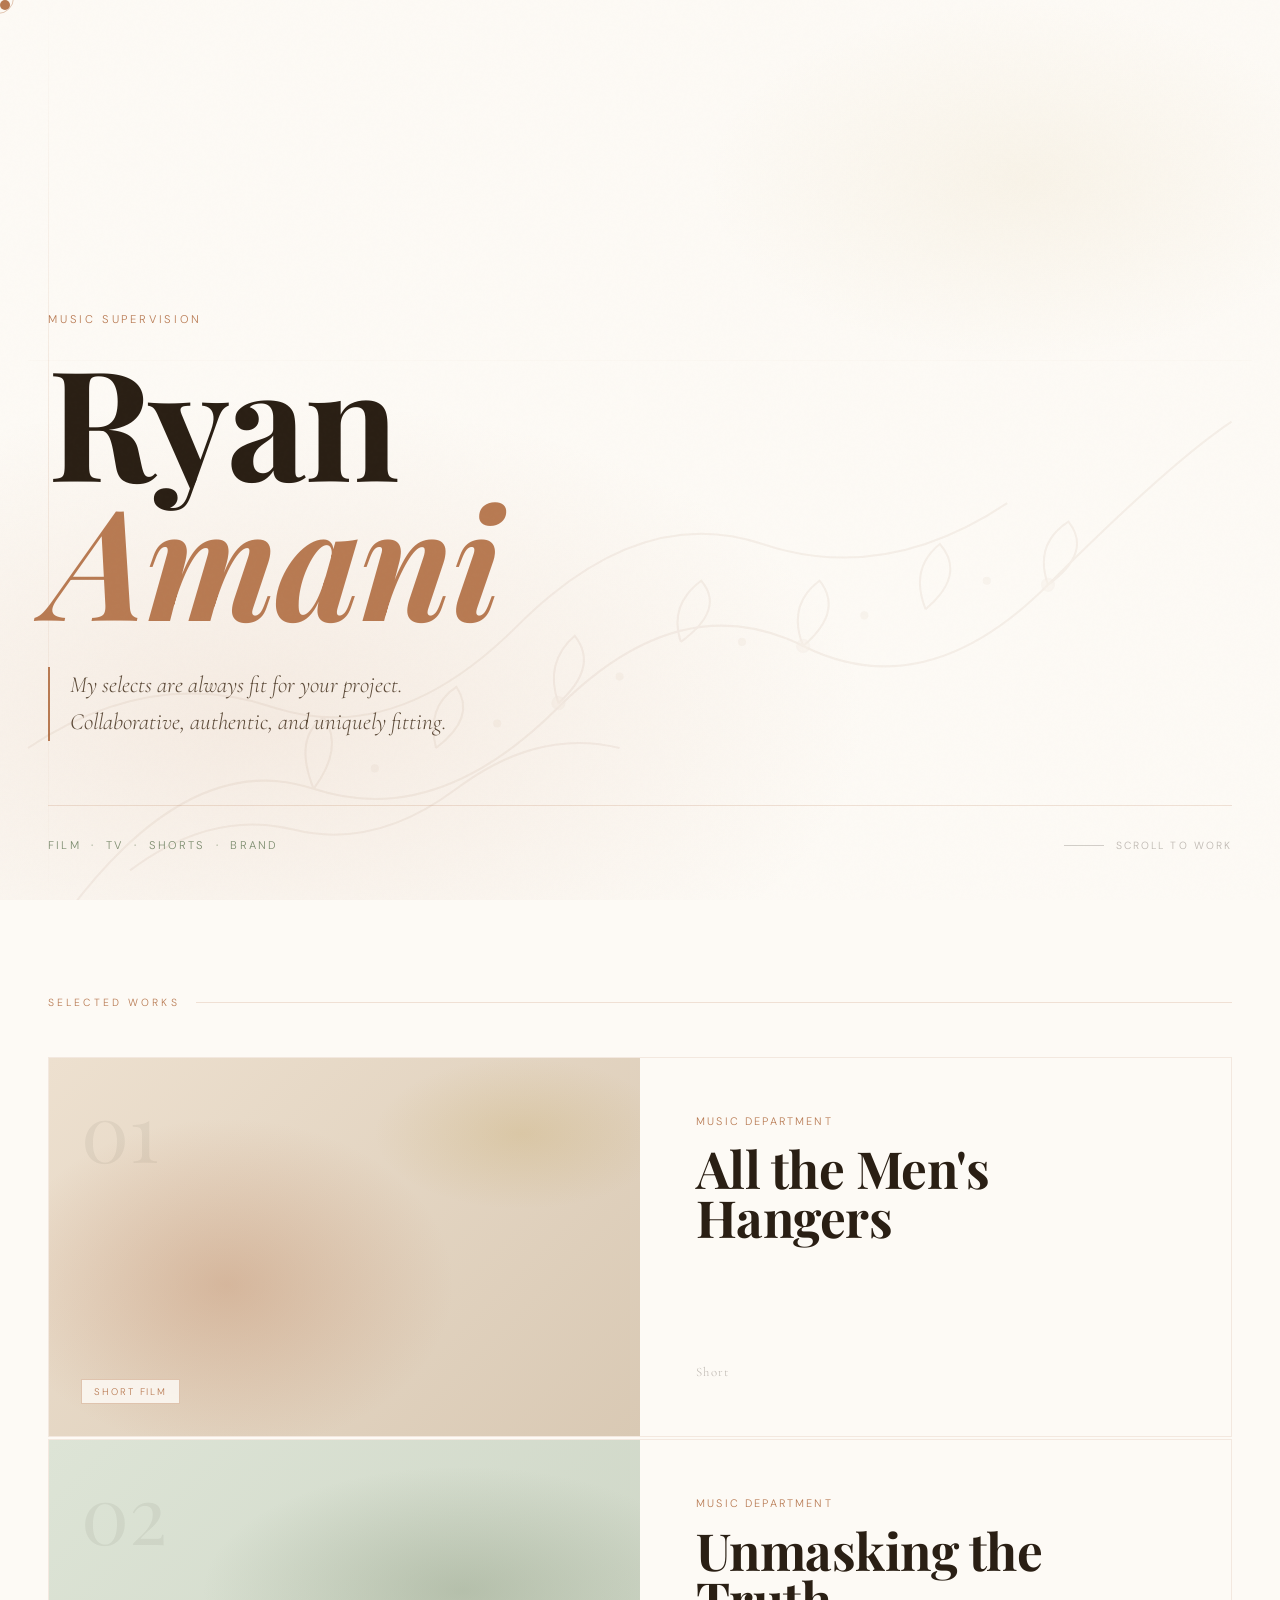
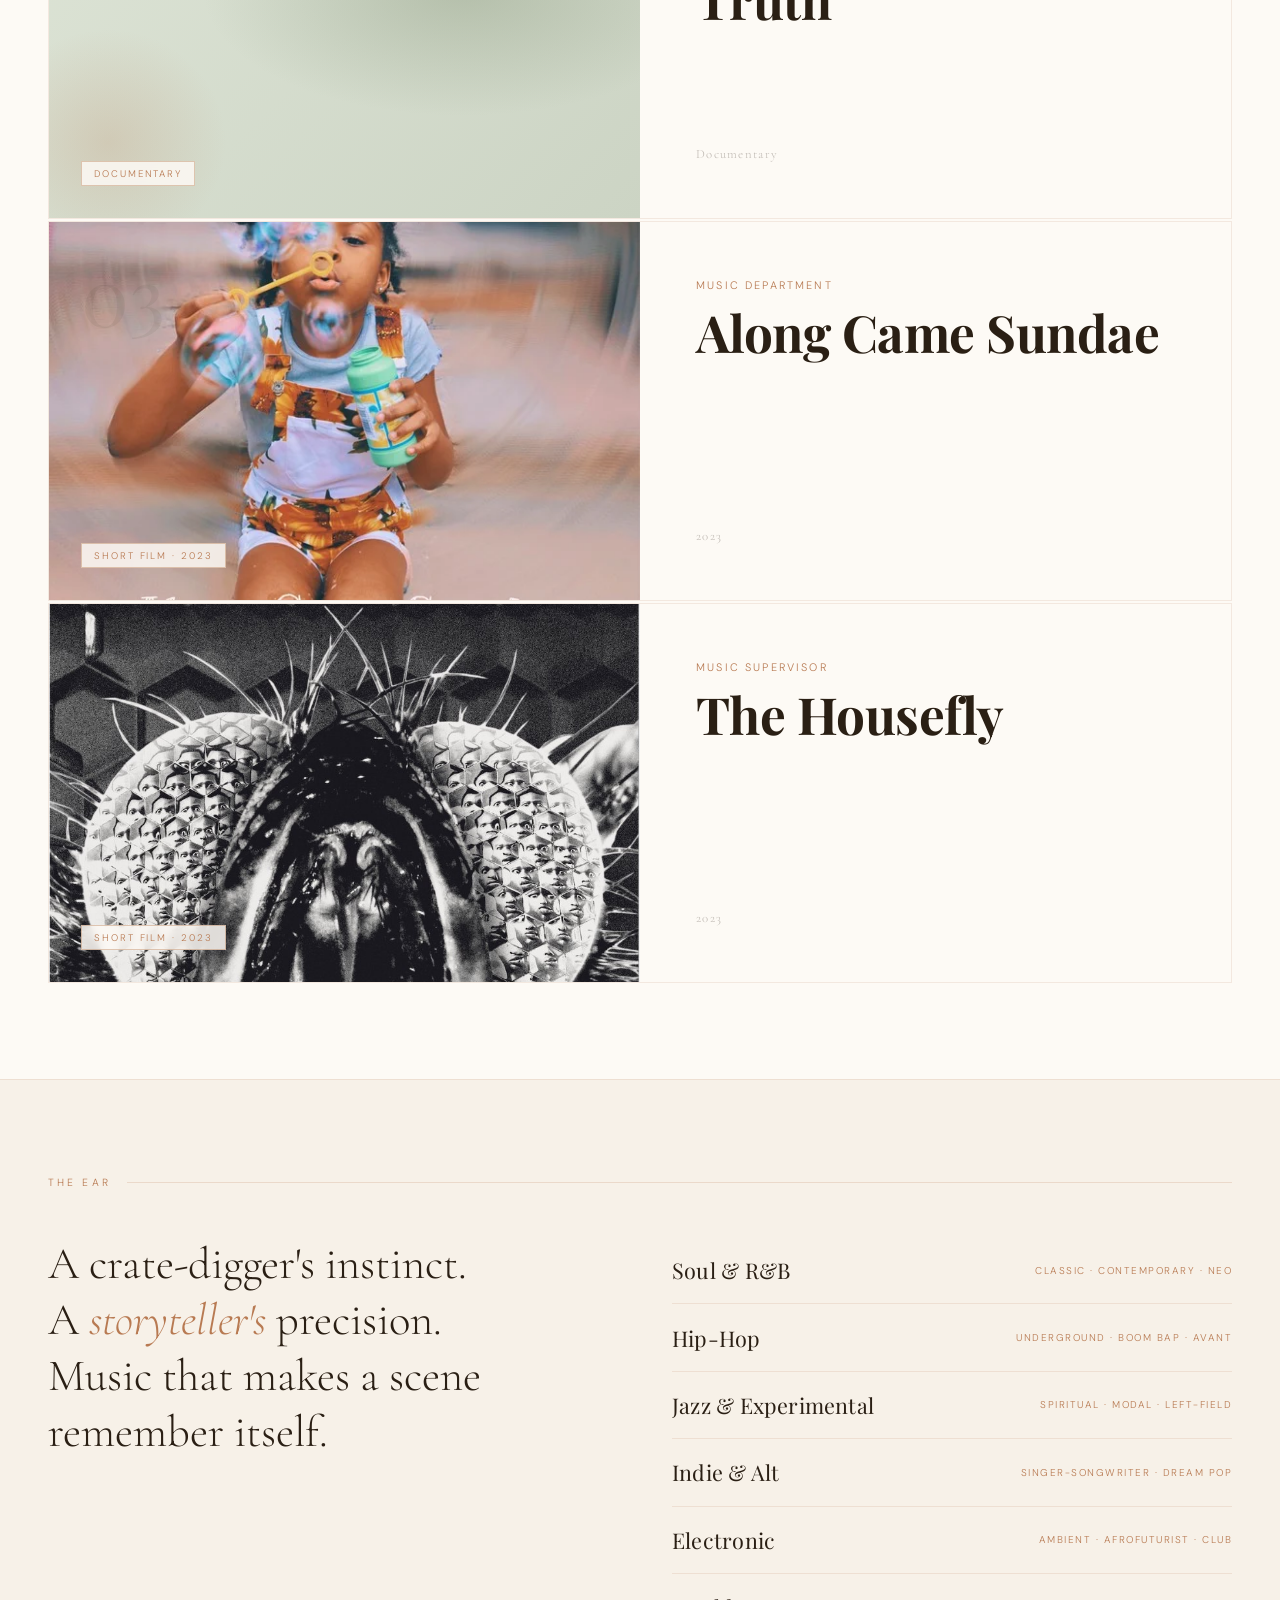
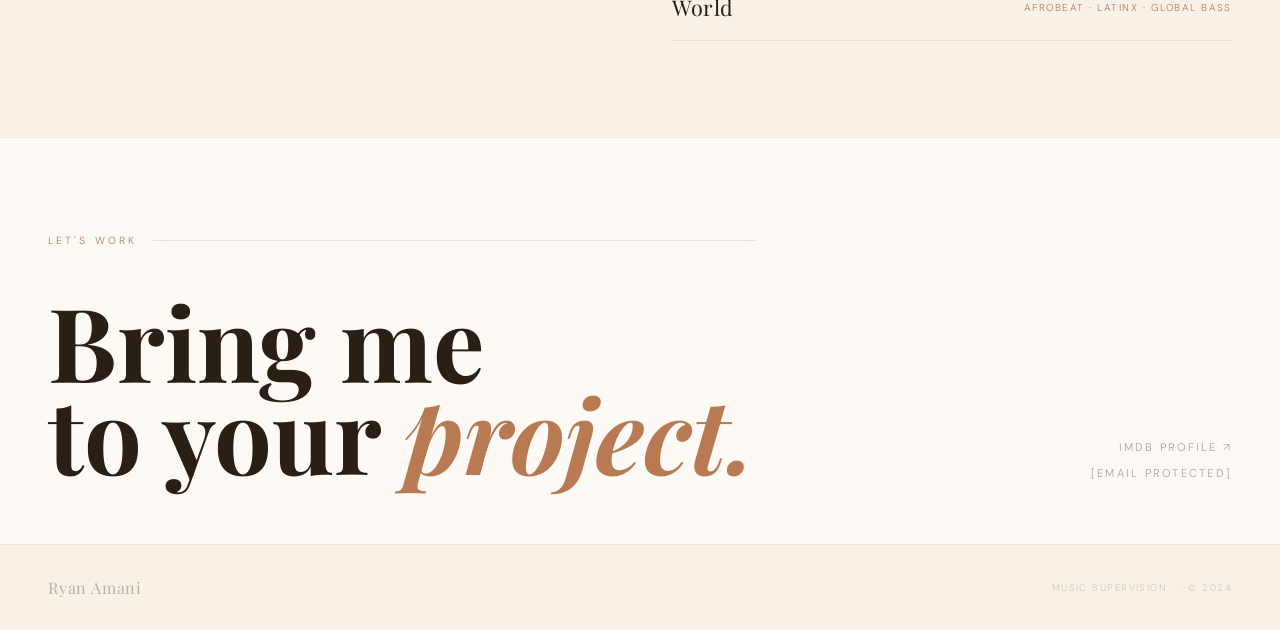
==== ryan-amani-music-supervision.html @ c19a5644 "Add files via upload" ====
<!DOCTYPE html>
<html lang="en">
<head>
  <meta charset="UTF-8" />
  <meta name="viewport" content="width=device-width, initial-scale=1.0"/>
  <title>Ryan Amani — Music Supervision</title>
  <link href="https://fonts.googleapis.com/css2?family=Cormorant+Garamond:ital,wght@0,300;0,400;0,600;1,300;1,400&family=Playfair+Display:ital,wght@0,400;0,700;1,400;1,700&family=DM+Sans:wght@300;400;500&display=swap" rel="stylesheet"/>
  <style>
    :root {
      --cream: #FAF6EF;
      --parchment: #F0E8D8;
      --clay: #B87A52;
      --earth: #9C6B45;
      --bark: #D4C4B0;
      --sienna: #C4724A;
      --warm-bg: #FDFAF5;
      --soft-bg: #F7F1E8;
      --sage: #7C8C6E;
      --gold: #B8943C;
      --ink: #2A1F14;
      --ink-light: #5C4A38;
      --off-white: #FDFAF5;
    }

    *, *::before, *::after { margin: 0; padding: 0; box-sizing: border-box; }

    html { scroll-behavior: smooth; }

    body {
      background-color: var(--warm-bg);
      color: var(--ink);
      font-family: 'DM Sans', sans-serif;
      font-weight: 300;
      overflow-x: hidden;
      cursor: none;
    }

    /* Custom Cursor */
    .cursor {
      width: 10px; height: 10px;
      background: var(--clay);
      border-radius: 50%;
      position: fixed;
      top: 0; left: 0;
      pointer-events: none;
      z-index: 9999;
      transition: transform 0.15s ease, background 0.2s;
    }
    .cursor-ring {
      width: 32px; height: 32px;
      border: 1px solid var(--clay);
      border-radius: 50%;
      position: fixed;
      top: 0; left: 0;
      pointer-events: none;
      z-index: 9998;
      transition: transform 0.35s ease, width 0.3s, height 0.3s;
      opacity: 0.4;
    }

    /* Grain overlay */
    body::before {
      content: '';
      position: fixed;
      inset: 0;
      background-image: url("data:image/svg+xml,%3Csvg viewBox='0 0 256 256' xmlns='http://www.w3.org/2000/svg'%3E%3Cfilter id='noise'%3E%3CfeTurbulence type='fractalNoise' baseFrequency='0.9' numOctaves='4' stitchTiles='stitch'/%3E%3C/filter%3E%3Crect width='100%25' height='100%25' filter='url(%23noise)' opacity='0.04'/%3E%3C/svg%3E");
      pointer-events: none;
      z-index: 100;
      opacity: 0.35;
    }

    /* ── HERO ── */
    .hero {
      min-height: 100vh;
      display: grid;
      grid-template-rows: 1fr auto;
      padding: 3rem;
      position: relative;
      overflow: hidden;
    }

    .hero-bg {
      position: absolute;
      inset: 0;
      background:
        radial-gradient(ellipse 80% 60% at 20% 80%, rgba(184,122,82,0.12) 0%, transparent 60%),
        radial-gradient(ellipse 50% 40% at 80% 20%, rgba(184,148,60,0.07) 0%, transparent 50%),
        var(--warm-bg);
      z-index: 0;
    }

    .hero-line {
      position: absolute;
      top: 0; left: 3rem;
      width: 1px;
      height: 100%;
      background: linear-gradient(to bottom, transparent, var(--clay), transparent);
      opacity: 0.15;
    }

    .hero-content {
      position: relative;
      z-index: 1;
      display: flex;
      flex-direction: column;
      justify-content: flex-end;
      padding-bottom: 4rem;
    }

    .hero-eyebrow {
      font-family: 'DM Sans', sans-serif;
      font-size: 0.7rem;
      letter-spacing: 0.25em;
      text-transform: uppercase;
      color: var(--clay);
      margin-bottom: 1.5rem;
      opacity: 0;
      animation: fadeUp 1s 0.3s forwards;
    }

    .hero-name {
      font-family: 'Playfair Display', serif;
      font-size: clamp(4.5rem, 12vw, 11rem);
      line-height: 0.9;
      letter-spacing: -0.01em;
      color: var(--ink);
      opacity: 0;
      animation: fadeUp 1s 0.5s forwards;
      position: relative;
    }

    .hero-name span {
      display: block;
      color: var(--clay);
      font-style: italic;
    }

    /* Botanical/geometric SVG pattern overlay on name */
    .hero-name-wrap {
      position: relative;
      display: inline-block;
    }

    .hero-name-pattern {
      position: absolute;
      inset: -10px -20px;
      pointer-events: none;
      opacity: 0.07;
      z-index: 2;
      overflow: visible;
    }

    .hero-tagline {
      margin-top: 2.5rem;
      font-family: 'Cormorant Garamond', serif;
      font-style: italic;
      font-size: clamp(1.1rem, 2.2vw, 1.45rem);
      color: var(--ink-light);
      max-width: 520px;
      line-height: 1.6;
      opacity: 0;
      animation: fadeUp 1s 0.8s forwards;
      border-left: 2px solid var(--clay);
      padding-left: 1.25rem;
    }

    .hero-footer {
      position: relative;
      z-index: 1;
      display: flex;
      justify-content: space-between;
      align-items: flex-end;
      padding-top: 2rem;
      border-top: 1px solid rgba(184,122,82,0.2);
      opacity: 0;
      animation: fadeUp 1s 1.1s forwards;
    }

    .hero-role {
      font-size: 0.7rem;
      letter-spacing: 0.2em;
      text-transform: uppercase;
      color: var(--sage);
    }

    .scroll-hint {
      font-size: 0.65rem;
      letter-spacing: 0.2em;
      text-transform: uppercase;
      color: rgba(42,31,20,0.3);
      display: flex;
      align-items: center;
      gap: 0.75rem;
    }
    .scroll-hint::before {
      content: '';
      width: 40px; height: 1px;
      background: rgba(42,31,20,0.2);
    }

    /* ── SECTION DIVIDER ── */
    .section-label {
      font-size: 0.65rem;
      letter-spacing: 0.3em;
      text-transform: uppercase;
      color: var(--clay);
      margin-bottom: 3rem;
      display: flex;
      align-items: center;
      gap: 1rem;
    }
    .section-label::after {
      content: '';
      flex: 1;
      height: 1px;
      background: rgba(184,122,82,0.2);
    }

    /* ── PROJECTS ── */
    .projects-section {
      padding: 6rem 3rem;
      background: var(--warm-bg);
    }

    .projects-grid {
      display: flex;
      flex-direction: column;
      gap: 2px;
    }

    .project-card {
      position: relative;
      overflow: hidden;
      cursor: none;
      background: rgba(0,0,0,0.01);
      border: 1px solid rgba(184,122,82,0.12);
      transition: border-color 0.4s;
    }

    .project-card:hover {
      border-color: rgba(184,122,82,0.35);
    }

    .project-inner {
      display: grid;
      grid-template-columns: 1fr 1fr;
      min-height: 42vh;
      transition: min-height 0.6s cubic-bezier(0.16, 1, 0.3, 1);
    }

    .project-card:hover .project-inner {
      min-height: 58vh;
    }

    .project-visual {
      position: relative;
      overflow: hidden;
      background: var(--parchment);
    }

    .project-visual-bg {
      position: absolute;
      inset: 0;
      transition: transform 0.8s cubic-bezier(0.16, 1, 0.3, 1);
    }

    .project-card:hover .project-visual-bg {
      transform: scale(1.05);
    }

    /* Poster image styles */
    .project-poster {
      position: absolute;
      inset: 0;
      width: 100%;
      height: 100%;
      object-fit: cover;
      transition: transform 0.8s cubic-bezier(0.16, 1, 0.3, 1);
      z-index: 1;
    }

    .project-card:hover .project-poster {
      transform: scale(1.05);
    }

    /* Unique color stories per card (fallback when no poster) */
    .card-1 .project-visual-bg {
      background:
        radial-gradient(ellipse 70% 80% at 30% 60%, rgba(184,122,82,0.35) 0%, transparent 55%),
        radial-gradient(ellipse 50% 40% at 80% 20%, rgba(184,148,60,0.2) 0%, transparent 50%),
        linear-gradient(135deg, #EDE0CF 0%, #D9C9B4 100%);
    }
    .card-2 .project-visual-bg {
      background:
        radial-gradient(ellipse 80% 60% at 70% 40%, rgba(124,140,110,0.35) 0%, transparent 55%),
        radial-gradient(ellipse 40% 60% at 10% 80%, rgba(184,122,82,0.2) 0%, transparent 50%),
        linear-gradient(135deg, #DDE4D6 0%, #CCD4C4 100%);
    }
    .card-3 .project-visual-bg {
      background:
        radial-gradient(ellipse 60% 80% at 50% 30%, rgba(196,114,74,0.35) 0%, transparent 55%),
        radial-gradient(ellipse 70% 40% at 20% 90%, rgba(155,107,69,0.25) 0%, transparent 50%),
        linear-gradient(135deg, #EDD8C8 0%, #DBBFA8 100%);
    }
    .card-4 .project-visual-bg {
      background:
        radial-gradient(ellipse 90% 60% at 60% 50%, rgba(184,148,60,0.28) 0%, transparent 55%),
        radial-gradient(ellipse 50% 70% at 10% 30%, rgba(184,122,82,0.2) 0%, transparent 50%),
        linear-gradient(135deg, #EDE8C8 0%, #D8D0A8 100%);
    }

    .project-number {
      position: absolute;
      top: 2rem; left: 2rem;
      font-family: 'Playfair Display', serif;
      font-size: 5rem;
      line-height: 1;
      color: rgba(42,31,20,0.06);
      z-index: 2;
      user-select: none;
      transition: color 0.4s, font-size 0.4s;
    }

    .project-card:hover .project-number {
      color: rgba(42,31,20,0.1);
      font-size: 6rem;
    }

    .project-type-badge {
      position: absolute;
      bottom: 2rem; left: 2rem;
      font-size: 0.6rem;
      letter-spacing: 0.2em;
      text-transform: uppercase;
      color: var(--clay);
      border: 1px solid rgba(184,122,82,0.4);
      padding: 0.3rem 0.75rem;
      z-index: 3;
      background: rgba(253,250,245,0.85);
      backdrop-filter: blur(4px);
    }

    .project-info {
      padding: 3.5rem;
      display: flex;
      flex-direction: column;
      justify-content: space-between;
      position: relative;
      background: var(--warm-bg);
    }

    .project-info::before {
      content: '';
      position: absolute;
      top: 0; left: 0;
      width: 2px;
      height: 0%;
      background: var(--clay);
      transition: height 0.6s cubic-bezier(0.16, 1, 0.3, 1);
    }

    .project-card:hover .project-info::before {
      height: 100%;
    }

    .project-title {
      font-family: 'Playfair Display', serif;
      font-size: clamp(2.2rem, 4vw, 4.5rem);
      line-height: 0.95;
      letter-spacing: -0.01em;
      color: var(--ink);
      transition: color 0.3s;
    }

    .project-card:hover .project-title {
      color: var(--clay);
    }

    .project-meta {
      margin-top: 1.5rem;
    }

    .project-role {
      font-size: 0.68rem;
      letter-spacing: 0.2em;
      text-transform: uppercase;
      color: var(--clay);
      margin-bottom: 1rem;
    }

    .project-desc {
      font-family: 'Cormorant Garamond', serif;
      font-size: 1.1rem;
      line-height: 1.65;
      color: var(--ink-light);
      max-width: 380px;
      height: 0;
      overflow: hidden;
      transition: height 0.6s cubic-bezier(0.16, 1, 0.3, 1), opacity 0.4s;
      opacity: 0;
    }

    .project-card:hover .project-desc {
      height: 120px;
      opacity: 1;
    }

    .project-year {
      font-family: 'Cormorant Garamond', serif;
      font-size: 0.8rem;
      color: rgba(42,31,20,0.3);
      letter-spacing: 0.1em;
      margin-top: auto;
      padding-top: 2rem;
    }

    .project-arrow {
      position: absolute;
      bottom: 3.5rem; right: 3.5rem;
      width: 48px; height: 48px;
      border: 1px solid rgba(184,122,82,0.35);
      border-radius: 50%;
      display: flex;
      align-items: center;
      justify-content: center;
      color: var(--clay);
      font-size: 1.1rem;
      opacity: 0;
      transform: translateY(8px);
      transition: opacity 0.4s, transform 0.4s, background 0.3s;
    }

    .project-card:hover .project-arrow {
      opacity: 1;
      transform: translateY(0);
    }

    .project-arrow:hover {
      background: var(--clay);
      color: white;
    }

    /* ── TASTE / GENRE SECTION ── */
    .taste-section {
      padding: 6rem 3rem;
      border-top: 1px solid rgba(184,122,82,0.15);
      background: var(--soft-bg);
    }

    .taste-grid {
      display: grid;
      grid-template-columns: 1fr 1fr;
      gap: 4rem;
      align-items: start;
    }

    .taste-statement {
      font-family: 'Cormorant Garamond', serif;
      font-size: clamp(1.8rem, 3.5vw, 2.8rem);
      line-height: 1.25;
      color: var(--ink);
      font-weight: 300;
    }

    .taste-statement em {
      color: var(--clay);
      font-style: italic;
    }

    .genre-list {
      display: flex;
      flex-direction: column;
      gap: 0;
    }

    .genre-item {
      display: flex;
      justify-content: space-between;
      align-items: center;
      padding: 1.2rem 0;
      border-bottom: 1px solid rgba(184,122,82,0.15);
      position: relative;
      overflow: hidden;
      cursor: none;
    }

    .genre-item::after {
      content: '';
      position: absolute;
      inset: 0;
      background: rgba(184,122,82,0.05);
      transform: translateX(-100%);
      transition: transform 0.4s cubic-bezier(0.16, 1, 0.3, 1);
    }

    .genre-item:hover::after {
      transform: translateX(0);
    }

    .genre-name {
      font-family: 'Playfair Display', serif;
      font-size: 1.35rem;
      letter-spacing: 0.01em;
      color: var(--ink);
      z-index: 1;
    }

    .genre-tags {
      font-size: 0.62rem;
      letter-spacing: 0.15em;
      text-transform: uppercase;
      color: var(--clay);
      z-index: 1;
    }

    /* ── CONTACT ── */
    .contact-section {
      padding: 6rem 3rem 4rem;
      border-top: 1px solid rgba(184,122,82,0.15);
      background: var(--warm-bg);
      display: flex;
      justify-content: space-between;
      align-items: flex-end;
      flex-wrap: wrap;
      gap: 3rem;
    }

    .contact-cta {
      font-family: 'Playfair Display', serif;
      font-size: clamp(3rem, 8vw, 7rem);
      line-height: 0.9;
      color: var(--ink);
    }

    .contact-cta span {
      color: var(--clay);
      font-style: italic;
    }

    .contact-links {
      display: flex;
      flex-direction: column;
      gap: 0.75rem;
      align-items: flex-end;
    }

    .contact-link {
      font-size: 0.7rem;
      letter-spacing: 0.2em;
      text-transform: uppercase;
      color: rgba(42,31,20,0.4);
      text-decoration: none;
      transition: color 0.3s;
      cursor: none;
    }

    .contact-link:hover {
      color: var(--clay);
    }

    .footer-bar {
      padding: 2rem 3rem;
      border-top: 1px solid rgba(184,122,82,0.12);
      background: var(--soft-bg);
      display: flex;
      justify-content: space-between;
      align-items: center;
    }

    .footer-name {
      font-family: 'Playfair Display', serif;
      font-size: 1rem;
      letter-spacing: 0.05em;
      color: rgba(42,31,20,0.3);
    }

    .footer-copy {
      font-size: 0.6rem;
      letter-spacing: 0.15em;
      text-transform: uppercase;
      color: rgba(42,31,20,0.2);
    }

    @keyframes fadeUp {
      from { opacity: 0; transform: translateY(24px); }
      to   { opacity: 1; transform: translateY(0); }
    }

    /* ── PROJECT MODAL ── */
    .modal-overlay {
      position: fixed;
      inset: 0;
      background: rgba(15,10,5,0.82);
      backdrop-filter: blur(10px);
      -webkit-backdrop-filter: blur(10px);
      z-index: 2000;
      display: flex;
      align-items: center;
      justify-content: center;
      padding: 2rem;
      opacity: 0;
      pointer-events: none;
      transition: opacity 0.45s ease;
    }
    .modal-overlay.active {
      opacity: 1;
      pointer-events: all;
    }
    .modal-panel {
      position: relative;
      width: 100%;
      max-width: 1100px;
      max-height: 90vh;
      overflow-y: auto;
      background: var(--warm-bg);
      display: grid;
      grid-template-columns: 1fr 1.45fr;
      transform: translateY(30px) scale(0.98);
      transition: transform 0.5s cubic-bezier(0.16, 1, 0.3, 1);
      scrollbar-width: none;
    }
    .modal-panel::-webkit-scrollbar { display: none; }
    .modal-overlay.active .modal-panel {
      transform: translateY(0) scale(1);
    }
    .modal-poster-col {
      position: sticky;
      top: 0;
      align-self: start;
      overflow: hidden;
    }
    .modal-poster-col img {
      width: 100%;
      height: 100%;
      min-height: 500px;
      object-fit: cover;
      display: block;
    }
    .modal-content-col {
      padding: 3.5rem 3rem 3rem;
      display: flex;
      flex-direction: column;
      gap: 2rem;
      background: var(--warm-bg);
    }
    .modal-eyebrow {
      font-size: 0.62rem;
      letter-spacing: 0.28em;
      text-transform: uppercase;
      color: var(--clay);
    }
    .modal-title {
      font-family: 'Playfair Display', serif;
      font-size: clamp(2.2rem, 4vw, 3.4rem);
      line-height: 1.0;
      color: var(--ink);
    }
    .modal-title em {
      font-style: italic;
      color: var(--clay);
    }
    .modal-meta-row {
      display: flex;
      gap: 2rem;
      flex-wrap: wrap;
    }
    .modal-meta-item {
      display: flex;
      flex-direction: column;
      gap: 0.25rem;
    }
    .modal-meta-label {
      font-size: 0.58rem;
      letter-spacing: 0.2em;
      text-transform: uppercase;
      color: rgba(42,31,20,0.35);
    }
    .modal-meta-value {
      font-family: 'Cormorant Garamond', serif;
      font-size: 1rem;
      color: var(--ink-light);
    }
    .modal-divider {
      height: 1px;
      background: rgba(184,122,82,0.15);
    }
    .modal-desc {
      font-family: 'Cormorant Garamond', serif;
      font-size: 1.2rem;
      line-height: 1.7;
      color: var(--ink-light);
    }
    .modal-video-wrap {
      position: relative;
      aspect-ratio: 16/9;
      background: #0A0806;
      overflow: hidden;
    }
    .modal-video-wrap iframe {
      position: absolute;
      inset: 0;
      width: 100%;
      height: 100%;
      border: none;
    }
    .modal-festivals {
  display: flex;
  flex-wrap: wrap;
  gap: 8px;
  margin: 12px 0 20px;
}
.festival-pill {
  font-family: 'DM Sans', sans-serif;
  font-size: 0.7rem;
  letter-spacing: 0.06em;
  text-transform: uppercase;
  color: var(--clay);
  border: 1px solid var(--clay);
  border-radius: 20px;
  padding: 3px 10px;
  opacity: 0.85;
}
.modal-video-label {
      font-size: 0.6rem;
      letter-spacing: 0.2em;
      text-transform: uppercase;
      color: rgba(42,31,20,0.3);
      margin-top: 0.6rem;
    }
    .modal-close {
      position: absolute;
      top: 1.25rem;
      right: 1.25rem;
      width: 38px; height: 38px;
      border-radius: 50%;
      background: rgba(42,31,20,0.08);
      border: 1px solid rgba(184,122,82,0.2);
      display: flex; align-items: center; justify-content: center;
      cursor: none;
      transition: background 0.25s, border-color 0.25s;
      z-index: 10;
      font-size: 0.85rem;
      color: var(--ink);
    }
    .modal-close:hover {
      background: var(--clay);
      color: white;
      border-color: var(--clay);
    }
    /* Watch button on cards */
    .watch-btn {
      display: inline-flex;
      align-items: center;
      gap: 0.6rem;
      margin-top: 1.5rem;
      font-size: 0.65rem;
      letter-spacing: 0.2em;
      text-transform: uppercase;
      color: var(--clay);
      border: 1px solid rgba(184,122,82,0.35);
      padding: 0.55rem 1rem;
      background: none;
      cursor: none;
      opacity: 0;
      transform: translateY(6px);
      transition: opacity 0.4s, transform 0.4s, background 0.3s, color 0.3s;
    }
    .project-card:hover .watch-btn {
      opacity: 1;
      transform: translateY(0);
    }
    .watch-btn:hover {
      background: var(--clay);
      color: white;
      border-color: var(--clay);
    }
    .watch-btn-icon {
      width: 18px; height: 18px;
      border-radius: 50%;
      background: var(--clay);
      display: flex;
      align-items: center;
      justify-content: center;
      flex-shrink: 0;
      transition: background 0.3s;
    }
    .watch-btn:hover .watch-btn-icon { background: white; }
    .watch-btn-icon svg {
      width: 7px; height: 7px;
      fill: white;
      margin-left: 1px;
      transition: fill 0.3s;
    }
    .watch-btn:hover .watch-btn-icon svg { fill: var(--clay); }

    @media (max-width: 768px) {
      .hero { padding: 2rem; }
      .projects-section, .taste-section, .contact-section { padding: 4rem 2rem; }
      .project-inner { grid-template-columns: 1fr; }
      .project-visual { min-height: 220px; }
      .project-info { padding: 2rem; }
      .taste-grid { grid-template-columns: 1fr; }
      .contact-links { align-items: flex-start; }
      .footer-bar { padding: 1.5rem 2rem; }
      .modal-panel { grid-template-columns: 1fr; }
      .modal-poster-col { position: relative; }
      .modal-poster-col img { min-height: 260px; }
      .modal-content-col { padding: 2rem; }
    }
  </style>
</head>
<body>

  <!-- Custom cursor -->
  <div class="cursor" id="cursor"></div>
  <div class="cursor-ring" id="cursorRing"></div>

  <!-- ── HERO ── -->
  <section class="hero">
    <div class="hero-bg"></div>
    <div class="hero-line"></div>
    <div class="hero-content">
      <p class="hero-eyebrow">Music Supervision</p>
      <div class="hero-name-wrap">
        <h1 class="hero-name">
          Ryan<span>Amani</span>
        </h1>
        <!-- Botanical pattern overlay -->
        <svg class="hero-name-pattern" viewBox="0 0 600 300" preserveAspectRatio="none" xmlns="http://www.w3.org/2000/svg" aria-hidden="true">
          <!-- Flowing botanical branches -->
          <g fill="none" stroke="#8B5E3C" stroke-width="1">
            <path d="M20,280 Q80,200 140,220 Q200,240 260,180 Q320,120 380,150 Q440,180 500,120 Q560,60 590,40"/>
            <path d="M0,200 Q60,160 120,180 Q180,200 240,140 Q300,80 360,100 Q420,120 480,80"/>
            <path d="M50,260 Q90,230 130,240 Q170,250 210,220 Q250,190 290,200"/>
            <!-- Leaves on first branch -->
            <path d="M140,220 Q155,200 145,185 Q130,195 140,220"/>
            <path d="M200,200 Q220,185 210,170 Q195,180 200,200"/>
            <path d="M260,178 Q280,160 268,145 Q253,158 260,178"/>
            <path d="M320,148 Q342,132 330,118 Q314,130 320,148"/>
            <path d="M380,150 Q400,133 388,118 Q372,130 380,150"/>
            <path d="M440,132 Q460,115 447,100 Q432,112 440,132"/>
            <path d="M500,120 Q522,104 510,89 Q493,100 500,120"/>
            <!-- Small flowers -->
            <circle cx="260" cy="178" r="3" fill="#B87A52" opacity="0.5"/>
            <circle cx="380" cy="150" r="3" fill="#B87A52" opacity="0.5"/>
            <circle cx="500" cy="120" r="3" fill="#B87A52" opacity="0.5"/>
            <!-- Dotted details -->
            <circle cx="170" cy="210" r="1.5" fill="#8B5E3C" opacity="0.6"/>
            <circle cx="230" cy="188" r="1.5" fill="#8B5E3C" opacity="0.6"/>
            <circle cx="290" cy="165" r="1.5" fill="#8B5E3C" opacity="0.6"/>
            <circle cx="350" cy="148" r="1.5" fill="#8B5E3C" opacity="0.6"/>
            <circle cx="410" cy="135" r="1.5" fill="#8B5E3C" opacity="0.6"/>
            <circle cx="470" cy="118" r="1.5" fill="#8B5E3C" opacity="0.6"/>
            <!-- Thin horizontal lines (like staff lines, subtle) -->
            <line x1="0" y1="290" x2="600" y2="290" stroke="#B87A52" stroke-width="0.4" opacity="0.4"/>
            <line x1="0" y1="10" x2="600" y2="10" stroke="#B87A52" stroke-width="0.4" opacity="0.4"/>
          </g>
        </svg>
      </div>
      <p class="hero-tagline">
        My selects are always fit for your project.<br>
        Collaborative, authentic, and uniquely fitting.
      </p>
    </div>
    <div class="hero-footer">
      <span class="hero-role">Film &nbsp;·&nbsp; TV &nbsp;·&nbsp; Shorts &nbsp;·&nbsp; Brand</span>
      <span class="scroll-hint">Scroll to work</span>
    </div>
  </section>

  <!-- ── PROJECTS ── -->
  <section class="projects-section">
    <p class="section-label">Selected Works</p>
    <div class="projects-grid">

      <!-- Card 1 -->
      <article class="project-card card-1">
        <div class="project-inner">
          <div class="project-visual">
            <div class="project-visual-bg"></div>
            <div class="project-number">01</div>
            <span class="project-type-badge">Short Film</span>
          </div>
          <div class="project-info">
            <div>
              <p class="project-role">Music Department</p>
              <h2 class="project-title">All the Men's Hangers</h2>
              <div class="project-meta">
                <p class="project-desc">
                  A short-form world that demanded a sonic landscape as specific and layered as its characters — every cue hand-selected to deepen the emotional undercurrent.
                </p>
              </div>
            </div>
            <span class="project-year">Short</span>
            <div class="project-arrow">↗</div>
          </div>
        </div>
      </article>

      <!-- Card 2 -->
      <article class="project-card card-2">
        <div class="project-inner">
          <div class="project-visual">
            <div class="project-visual-bg"></div>
            <img class="project-poster" src="https://m.media-amazon.com/images/M/MV5BYTVjYjlhMTMtM2E4Zi00YTFhLTk3YTItNTE4ZWI3YWQ5NTdiXkEyXkFqcGc@._V1_.jpg" alt="Unmasking the Truth poster" onerror="this.style.display='none'"/>
            <div class="project-number">02</div>
            <span class="project-type-badge">Documentary</span>
          </div>
          <div class="project-info">
            <div>
              <p class="project-role">Music Department</p>
              <h2 class="project-title">Unmasking the Truth</h2>
              <div class="project-meta">
                <p class="project-desc">
                  Truth-telling demands music that doesn't flinch. Curated a sonic thread that honored the weight of the narrative while keeping audiences present and feeling.
                </p>
              </div>
            </div>
            <span class="project-year">Documentary</span>
            <div class="project-arrow">↗</div>
          </div>
        </div>
      </article>

      <!-- Card 3 -->
      <article class="project-card card-3" data-modal="sundae">
        <div class="project-inner">
          <div class="project-visual">
            <div class="project-visual-bg"></div>
            <img class="project-poster" src="[data-uri]" alt="Along Came Sundae poster" onerror="this.style.display='none'"/>
            <div class="project-number">03</div>
            <span class="project-type-badge">Short Film · 2023</span>
          </div>
          <div class="project-info">
            <div>
              <p class="project-role">Music Department</p>
              <h2 class="project-title">Along Came Sundae</h2>
              <div class="project-meta">
                <p class="project-desc">
                  Warmth, whimsy, and something a little unexpected — the music had to carry the same spirit as the story. Found selections that felt lived-in and alive.
                </p>
              </div>
              <button class="watch-btn" data-open="sundae" aria-label="View Along Came Sundae project">
                <span class="watch-btn-icon">
                  <svg viewBox="0 0 10 10" xmlns="http://www.w3.org/2000/svg"><polygon points="2,1 9,5 2,9"/></svg>
                </span>
                View Project
              </button>
            </div>
            <span class="project-year">2023</span>
            <div class="project-arrow">↗</div>
          </div>
        </div>
      </article>

      <!-- Card 4 -->
      <article class="project-card card-4" data-modal="housefly">
        <div class="project-inner">
          <div class="project-visual">
            <div class="project-visual-bg"></div>
            <img class="project-poster" id="housefly-card-poster" alt="The Housefly poster"/>
            <div class="project-number">04</div>
            <span class="project-type-badge">Short Film · 2023</span>
          </div>
          <div class="project-info">
            <div>
              <p class="project-role">Music Supervisor</p>
              <h2 class="project-title">The Housefly</h2>
              <div class="project-meta">
                <p class="project-desc">
                  Small in frame, enormous in feeling. The right music makes the intimate feel infinite — every track chosen to expand the world of the film beyond its edges.
                </p>
              </div>
              <button class="watch-btn" data-open="housefly" aria-label="View The Housefly project">
                <span class="watch-btn-icon">
                  <svg viewBox="0 0 10 10" xmlns="http://www.w3.org/2000/svg"><polygon points="2,1 9,5 2,9"/></svg>
                </span>
                View Project
              </button>
            </div>
            <span class="project-year">2023</span>
            <div class="project-arrow">↗</div>
          </div>
        </div>
      </article>

    </div>
  </section>

  <!-- ── PROJECT MODAL: Along Came Sundae ── -->
  <div class="modal-overlay" id="modal-sundae" role="dialog" aria-modal="true" aria-label="Along Came Sundae">
    <div class="modal-panel">
      <button class="modal-close" id="closeModal" aria-label="Close">✕</button>
      <div class="modal-poster-col">
        <img id="modal-sundae-poster" src="[data-uri]" alt="Along Came Sundae film poster"/>
      </div>
      <div class="modal-content-col">
        <div>
          <p class="modal-eyebrow">Music Department &nbsp;·&nbsp; Short Film</p>
          <h2 class="modal-title">Along Came<br><em>Sundae</em></h2>
        </div>
        <div class="modal-meta-row">
          <div class="modal-meta-item">
            <span class="modal-meta-label">Year</span>
            <span class="modal-meta-value">2023</span>
          </div>
          <div class="modal-meta-item">
            <span class="modal-meta-label">Production</span>
            <span class="modal-meta-value">Yellow Rain Productions</span>
          </div>
          <div class="modal-meta-item">
            <span class="modal-meta-label">Director</span>
            <span class="modal-meta-value">Sabrina Lassegue</span>
          </div>
        </div>
        <div class="modal-divider"></div>
        <p class="modal-desc">
          Eight-year-old Gabi lives with her stepmother and her mom's boyfriend — watching them argue, waiting for her mom to just stop and play. When she learns about CPS at school, she decides to take matters into her own hands. A story about a child's love, its limits, and the quiet courage it takes to ask for more.
        </p>
        <div>
          <div class="modal-video-wrap">
            <iframe
              src="https://www.youtube.com/embed/LuwMjxLIA4U?si=YX55J720yI84QkiI"
              title="Along Came Sundae — Opening Scene"
              allow="accelerometer; autoplay; clipboard-write; encrypted-media; gyroscope; picture-in-picture; web-share"
              referrerpolicy="strict-origin-when-cross-origin"
              allowfullscreen>
            </iframe>
          </div>
          <p class="modal-video-label">Opening Scene</p>
        </div>
      </div>
    </div>
  </div>

  <!-- ── MODAL: THE HOUSEFLY ── -->
  <div class="modal-overlay" id="modal-housefly" role="dialog" aria-modal="true" aria-label="The Housefly">
    <div class="modal-inner">
      <button class="modal-close" id="closeModalHousefly" aria-label="Close">✕</button>
      <div class="modal-grid">
        <div class="modal-poster-col">
          <div class="modal-video-wrap" style="height:100%;min-height:320px;">
            <iframe
              width="100%"
              height="100%"
              style="min-height:320px;"
              src="https://www.youtube.com/embed/6_J03Ldp710?si=kBLh4TSWgqh3hYn5"
              title="The Housefly Trailer"
              frameborder="0"
              allow="accelerometer; autoplay; clipboard-write; encrypted-media; gyroscope; picture-in-picture; web-share"
              referrerpolicy="strict-origin-when-cross-origin"
              allowfullscreen>
            </iframe>
          </div>
          <p class="modal-video-label">Official Trailer</p>
        </div>
        <div class="modal-content-col">
          <p class="modal-eyebrow">Short Film &nbsp;·&nbsp; 2023</p>
          <h2 class="modal-title">The Housefly</h2>
          <div class="modal-meta-row">
            <span class="modal-meta-item">Directed by Darshan Patel</span>
            <span class="modal-meta-item">Yellow Rain Productions &amp; The Smoot Company</span>
            <span class="modal-meta-item">Music Supervisor: Ryan Amani</span>
          </div>
          <div class="modal-divider"></div>
          <p class="modal-description">A man is bothered by the presence of a fly. As he starts to take more drastic measures to kill the insect, he slowly loses touch with reality.</p>
          <div class="modal-festivals">
            <span class="festival-pill">Tallahassee Film Festival</span>
            <span class="festival-pill">Rome International Film Festival</span>
            <span class="festival-pill">Popcorn Frights</span>
            <span class="festival-pill">Vero Beach Film Festival 2024</span>
          </div>
        </div>
      </div>
    </div>
  </div>


  <!-- ── MODAL: UNMASKING THE TRUTH ── -->
  <div class="modal-overlay" id="modal-unmasking" role="dialog" aria-modal="true" aria-label="Unmasking the Truth">
    <div class="modal-inner" style="max-width:780px;">
      <button class="modal-close" id="closeModalUnmasking" aria-label="Close">✕</button>
      <div style="display:flex;flex-direction:column;gap:1.5rem;">
        <img src="[data-uri]" alt="Unmasking the Truth poster" style="width:100%;border-radius:4px;display:block;max-height:420px;object-fit:cover;object-position:top;"/>
        <div class="modal-content-col" style="padding:0;">
          <p class="modal-eyebrow">Documentary</p>
          <h2 class="modal-title">Unmasking the Truth</h2>
          <div class="modal-meta-row">
            <span class="modal-meta-item">Music Supervisor: Ryan Amani</span>
          </div>
          <div class="modal-divider"></div>
          <p class="modal-description">What happens when a community's trust in public health is shattered overnight? Through the powerful gift of storytelling, <em>Unmasking the Truth: The Impact of COVID-19 in Albany, GA</em> brings together voices from the hospital system, faith communities, affected families, public health leaders, and social justice advocates to illuminate one community's journey through the early days of the pandemic.</p>
          <p class="modal-description" style="margin-top:0.75rem;">Albany, Georgia is a historically Black community celebrated by W.E.B. Du Bois and Martin Luther King, Jr. Today, it remains a beacon of what restorative care and community connectedness can achieve in our darkest moments. A story of resilience amid repeated crises, and of a community that refused to fracture.</p>
        </div>
      </div>
    </div>
  </div>
  <!-- ── TASTE / GENRE ── -->
  <section class="taste-section">
    <p class="section-label">The Ear</p>
    <div class="taste-grid">
      <div>
        <p class="taste-statement">
          A crate-digger's instinct.<br>
          A <em>storyteller's</em> precision.<br>
          Music that makes a scene<br>
          remember itself.
        </p>
      </div>
      <div class="genre-list">
        <div class="genre-item">
          <span class="genre-name">Soul &amp; R&B</span>
          <span class="genre-tags">Classic · Contemporary · Neo</span>
        </div>
        <div class="genre-item">
          <span class="genre-name">Hip-Hop</span>
          <span class="genre-tags">Underground · Boom Bap · Avant</span>
        </div>
        <div class="genre-item">
          <span class="genre-name">Jazz &amp; Experimental</span>
          <span class="genre-tags">Spiritual · Modal · Left-field</span>
        </div>
        <div class="genre-item">
          <span class="genre-name">Indie &amp; Alt</span>
          <span class="genre-tags">Singer-Songwriter · Dream Pop</span>
        </div>
        <div class="genre-item">
          <span class="genre-name">Electronic</span>
          <span class="genre-tags">Ambient · Afrofuturist · Club</span>
        </div>
        <div class="genre-item">
          <span class="genre-name">World</span>
          <span class="genre-tags">Afrobeat · Latinx · Global Bass</span>
        </div>
      </div>
    </div>
  </section>

  <!-- ── CONTACT ── -->
  <section class="contact-section">
    <div>
      <p class="section-label">Let's Work</p>
      <h2 class="contact-cta">Bring me<br>to your <span>project.</span></h2>
    </div>
    <div class="contact-links">
      <a href="https://www.imdb.com/name/nm12614590/" target="_blank" class="contact-link">IMDb Profile ↗</a>
      <a href="/cdn-cgi/l/email-protection#aec6cbc2c2c1eedcd7cfc0cfc3cfc0c780cdc1c3" class="contact-link"><span class="__cf_email__" data-cfemail="bad2dfd6d6d5fac8c3dbd4dbd7dbd4d394d9d5d7">[email&#160;protected]</span></a>
    </div>
  </section>

  <footer class="footer-bar">
    <span class="footer-name">Ryan Amani</span>
    <span class="footer-copy">Music Supervision &nbsp;·&nbsp; © 2024</span>
  </footer>

  <script data-cfasync="false" src="/cdn-cgi/scripts/5c5dd728/cloudflare-static/email-decode.min.js"></script><script>
    // Custom cursor
    const cursor = document.getElementById('cursor');
    const ring = document.getElementById('cursorRing');
    let mouseX = 0, mouseY = 0;
    let ringX = 0, ringY = 0;

    document.addEventListener('mousemove', e => {
      mouseX = e.clientX;
      mouseY = e.clientY;
      cursor.style.transform = `translate(${mouseX - 6}px, ${mouseY - 6}px)`;
    });

    function animateRing() {
      ringX += (mouseX - ringX) * 0.12;
      ringY += (mouseY - ringY) * 0.12;
      ring.style.transform = `translate(${ringX - 18}px, ${ringY - 18}px)`;
      requestAnimationFrame(animateRing);
    }
    animateRing();

    // Expand ring on hover
    document.querySelectorAll('.project-card, .genre-item, .contact-link, .project-arrow, .watch-btn').forEach(el => {
      el.addEventListener('mouseenter', () => {
        ring.style.width = '64px';
        ring.style.height = '64px';
        cursor.style.background = 'var(--gold)';
      });
      el.addEventListener('mouseleave', () => {
        ring.style.width = '32px';
        ring.style.height = '32px';
        cursor.style.background = 'var(--clay)';
      });
    });

    // Scroll reveal
    const observer = new IntersectionObserver(entries => {
      entries.forEach(entry => {
        if (entry.isIntersecting) {
          entry.target.style.opacity = '1';
          entry.target.style.transform = 'translateY(0)';
        }
      });
    }, { threshold: 0.1 });

    document.querySelectorAll('.project-card, .taste-section, .contact-section').forEach(el => {
      el.style.opacity = '0';
      el.style.transform = 'translateY(32px)';
      el.style.transition = 'opacity 0.8s ease, transform 0.8s ease';
      observer.observe(el);
    });

    // ── PROJECT MODALS ──
    function openModal(id) {
      const el = document.getElementById(id);
      if (el) { el.classList.add('active'); document.body.style.overflow = 'hidden'; }
    }
    function closeModal(id) {
      const el = document.getElementById(id);
      if (el) { el.classList.remove('active'); document.body.style.overflow = ''; }
    }

    // Sundae
    document.querySelectorAll('[data-open="sundae"]').forEach(btn => {
      btn.addEventListener('click', e => { e.stopPropagation(); openModal('modal-sundae'); });
    });
    document.getElementById('closeModal').addEventListener('click', () => closeModal('modal-sundae'));
    document.getElementById('modal-sundae').addEventListener('click', e => {
      if (e.target === document.getElementById('modal-sundae')) closeModal('modal-sundae');
    });

    // Housefly
    document.querySelectorAll('[data-open="housefly"]').forEach(btn => {
      btn.addEventListener('click', e => { e.stopPropagation(); openModal('modal-housefly'); });
    });
    document.getElementById('closeModalHousefly').addEventListener('click', () => closeModal('modal-housefly'));
    document.getElementById('modal-housefly').addEventListener('click', e => {
      if (e.target === document.getElementById('modal-housefly')) closeModal('modal-housefly');
    });

    // Close on Escape (any open modal)
    document.addEventListener('keydown', e => {
      if (e.key === 'Escape') {
        closeModal('modal-sundae');
        closeModal('modal-housefly');
      }
    });

    // Inject Housefly poster (base64 embedded)
    (function() {
      const b64 = '[data-uri]';
      const img = document.getElementById('modal-housefly-poster');
      if (img) img.src = b64;
      const card = document.getElementById('housefly-card-poster');
      if (card) card.src = b64;
    })();

  </script>
</body>
</html>
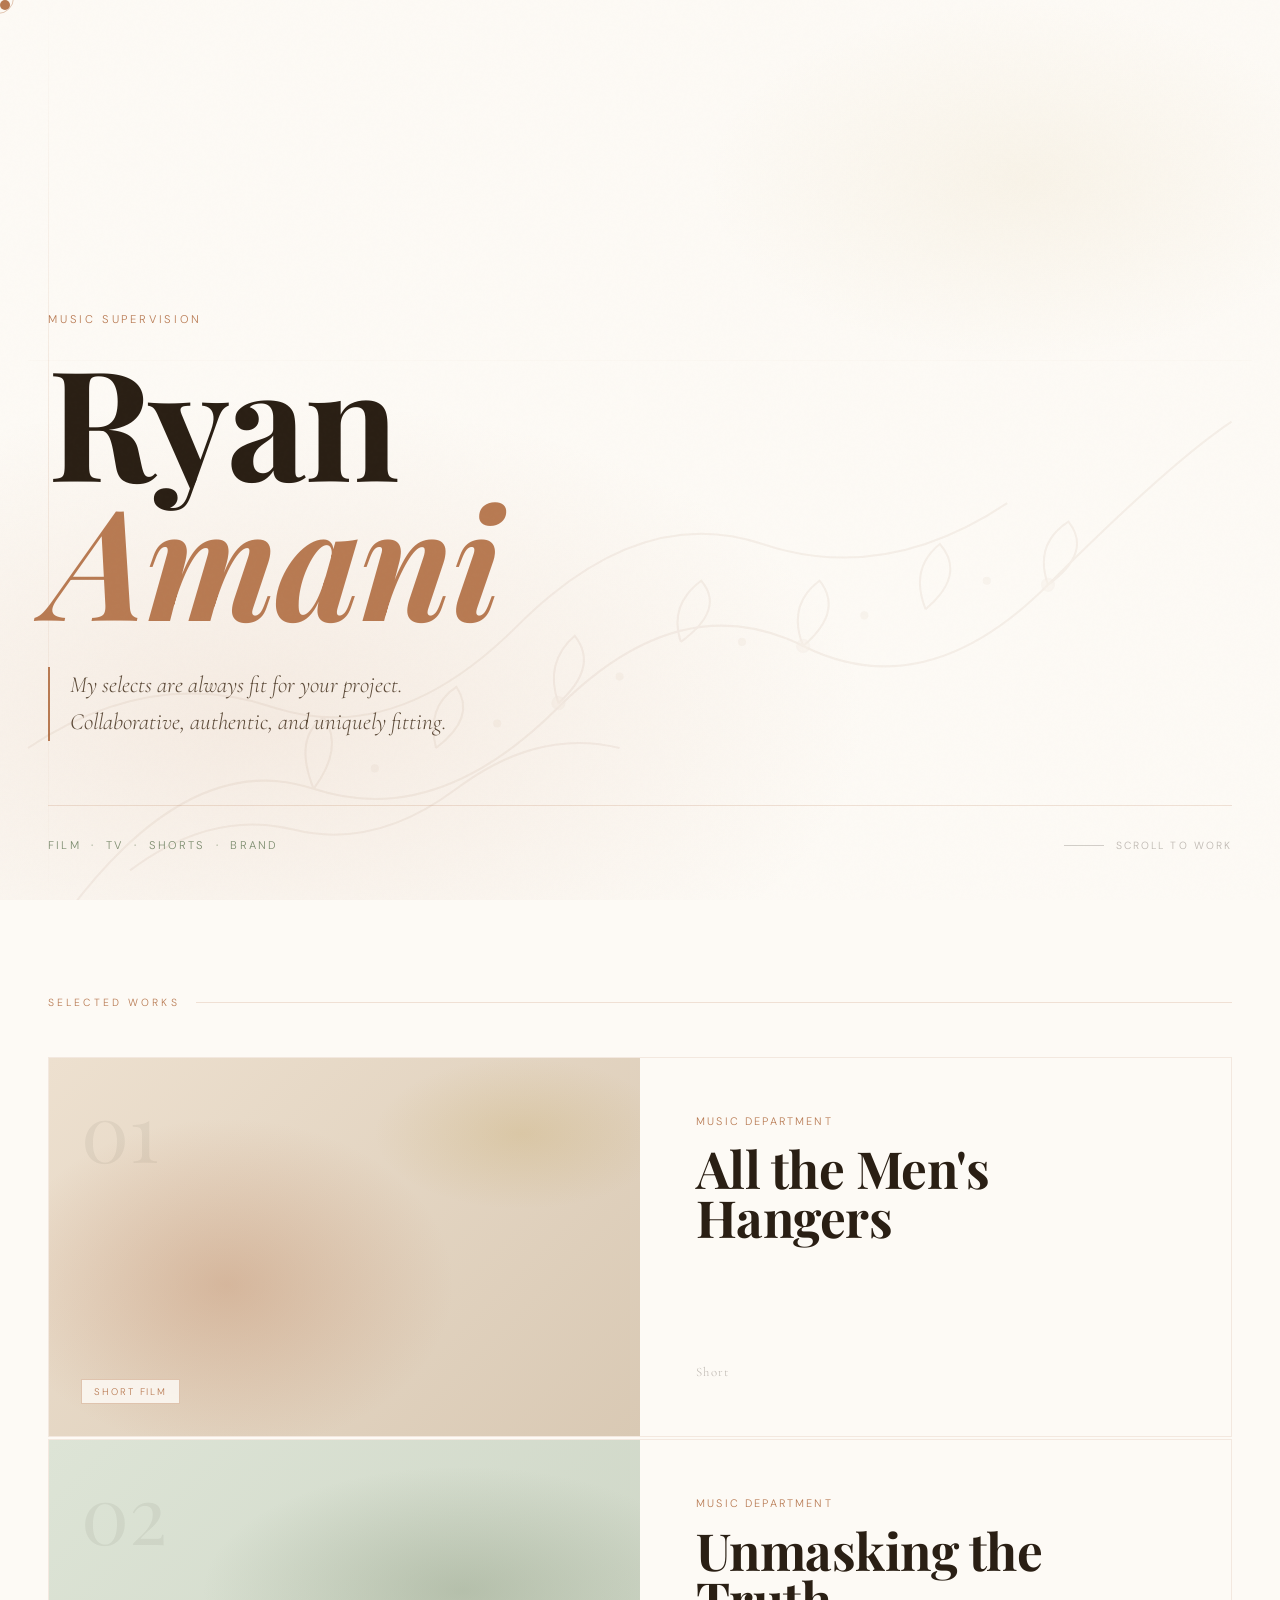
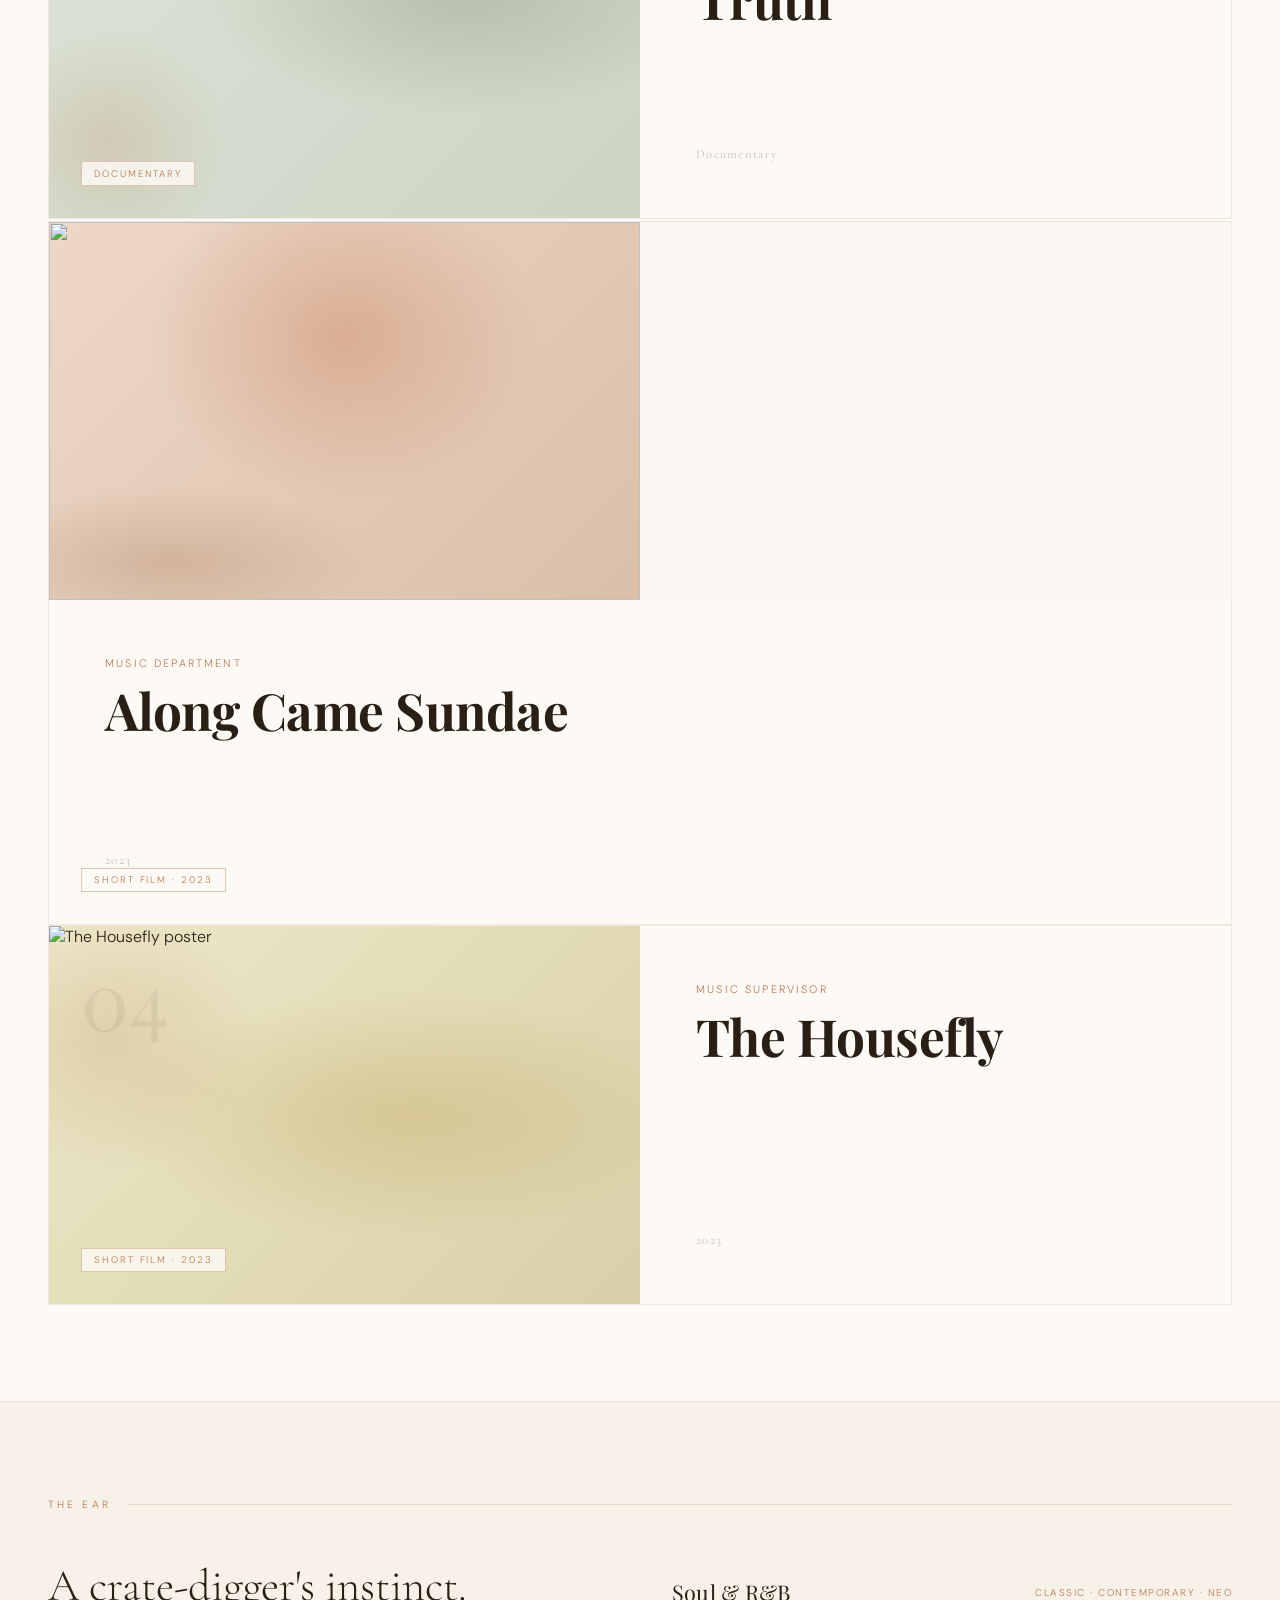
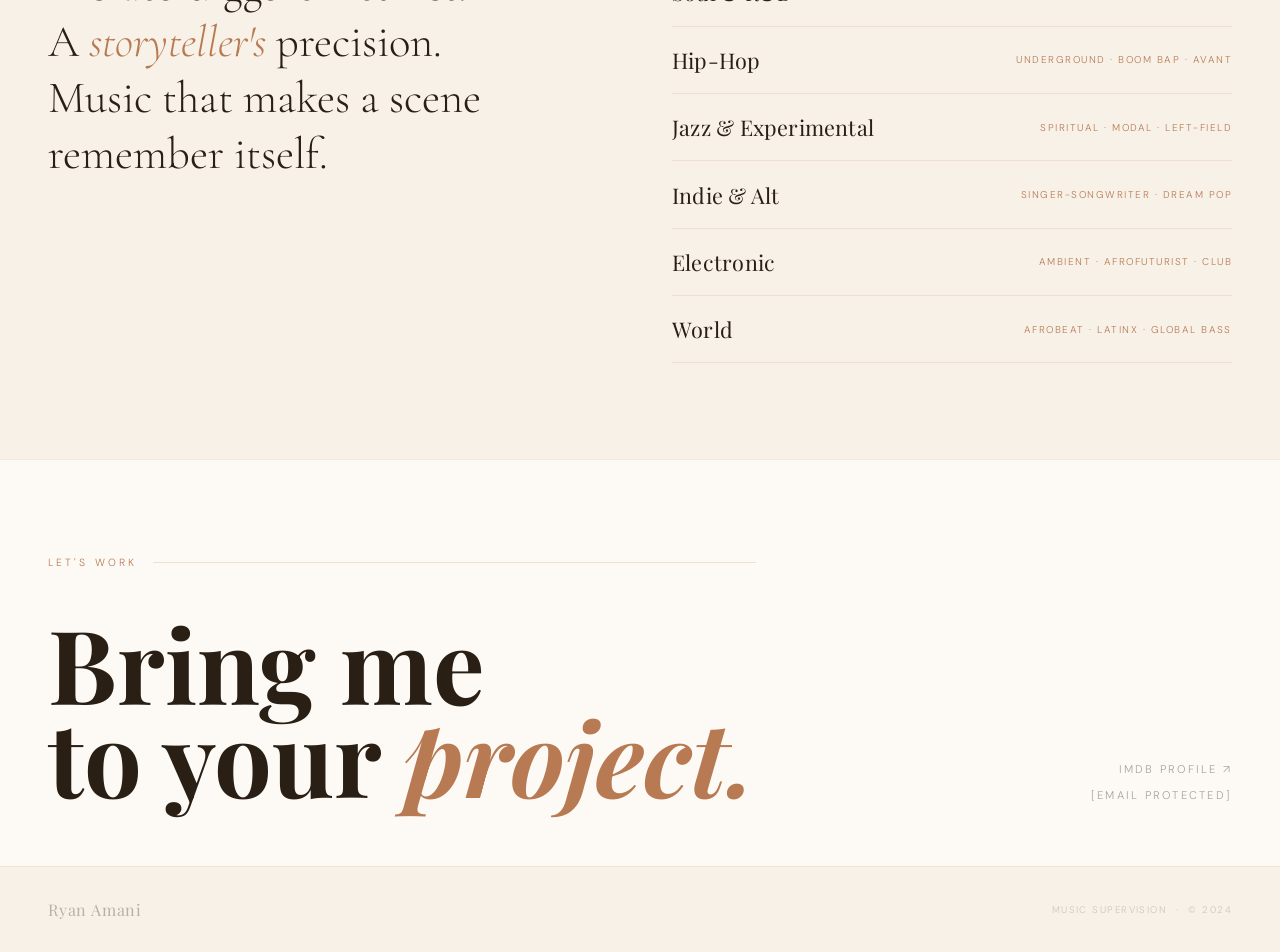
==== commit 79764ab8: "Update ryan-amani-music-supervision.html removed base64 images" ====
--- a/ryan-amani-music-supervision.html
+++ b/ryan-amani-music-supervision.html
@@ -902,7 +902,7 @@
         <div class="project-inner">
           <div class="project-visual">
             <div class="project-visual-bg"></div>
-            <img class="project-poster" src="https://m.media-amazon.com/images/M/MV5BYTVjYjlhMTMtM2E4Zi00YTFhLTk3YTItNTE4ZWI3YWQ5NTdiXkEyXkFqcGc@._V1_.jpg" alt="Unmasking the Truth poster" onerror="this.style.display='none'"/>
+            <img class="project-poster" src="" alt="Unmasking the Truth poster" onerror="this.style.display='none'"/>
             <div class="project-number">02</div>
             <span class="project-type-badge">Documentary</span>
           </div>
@@ -927,8 +927,8 @@
         <div class="project-inner">
           <div class="project-visual">
             <div class="project-visual-bg"></div>
-            <img class="project-poster" src="[data-uri]" alt="Along Came Sundae poster" onerror="this.style.display='none'"/>
-            <div class="project-number">03</div>
+            <img class="project-poster" src=""
+              <div class="project-number">03</div>
             <span class="project-type-badge">Short Film · 2023</span>
           </div>
           <div class="project-info">
@@ -992,8 +992,7 @@
     <div class="modal-panel">
       <button class="modal-close" id="closeModal" aria-label="Close">✕</button>
       <div class="modal-poster-col">
-        <img id="modal-sundae-poster" src="[data-uri]" alt="Along Came Sundae film poster"/>
-      </div>
+        <img id="modal-sundae-poster" src="" </div>
       <div class="modal-content-col">
         <div>
           <p class="modal-eyebrow">Music Department &nbsp;·&nbsp; Short Film</p>
@@ -1081,8 +1080,8 @@
     <div class="modal-inner" style="max-width:780px;">
       <button class="modal-close" id="closeModalUnmasking" aria-label="Close">✕</button>
       <div style="display:flex;flex-direction:column;gap:1.5rem;">
-        <img src="[data-uri]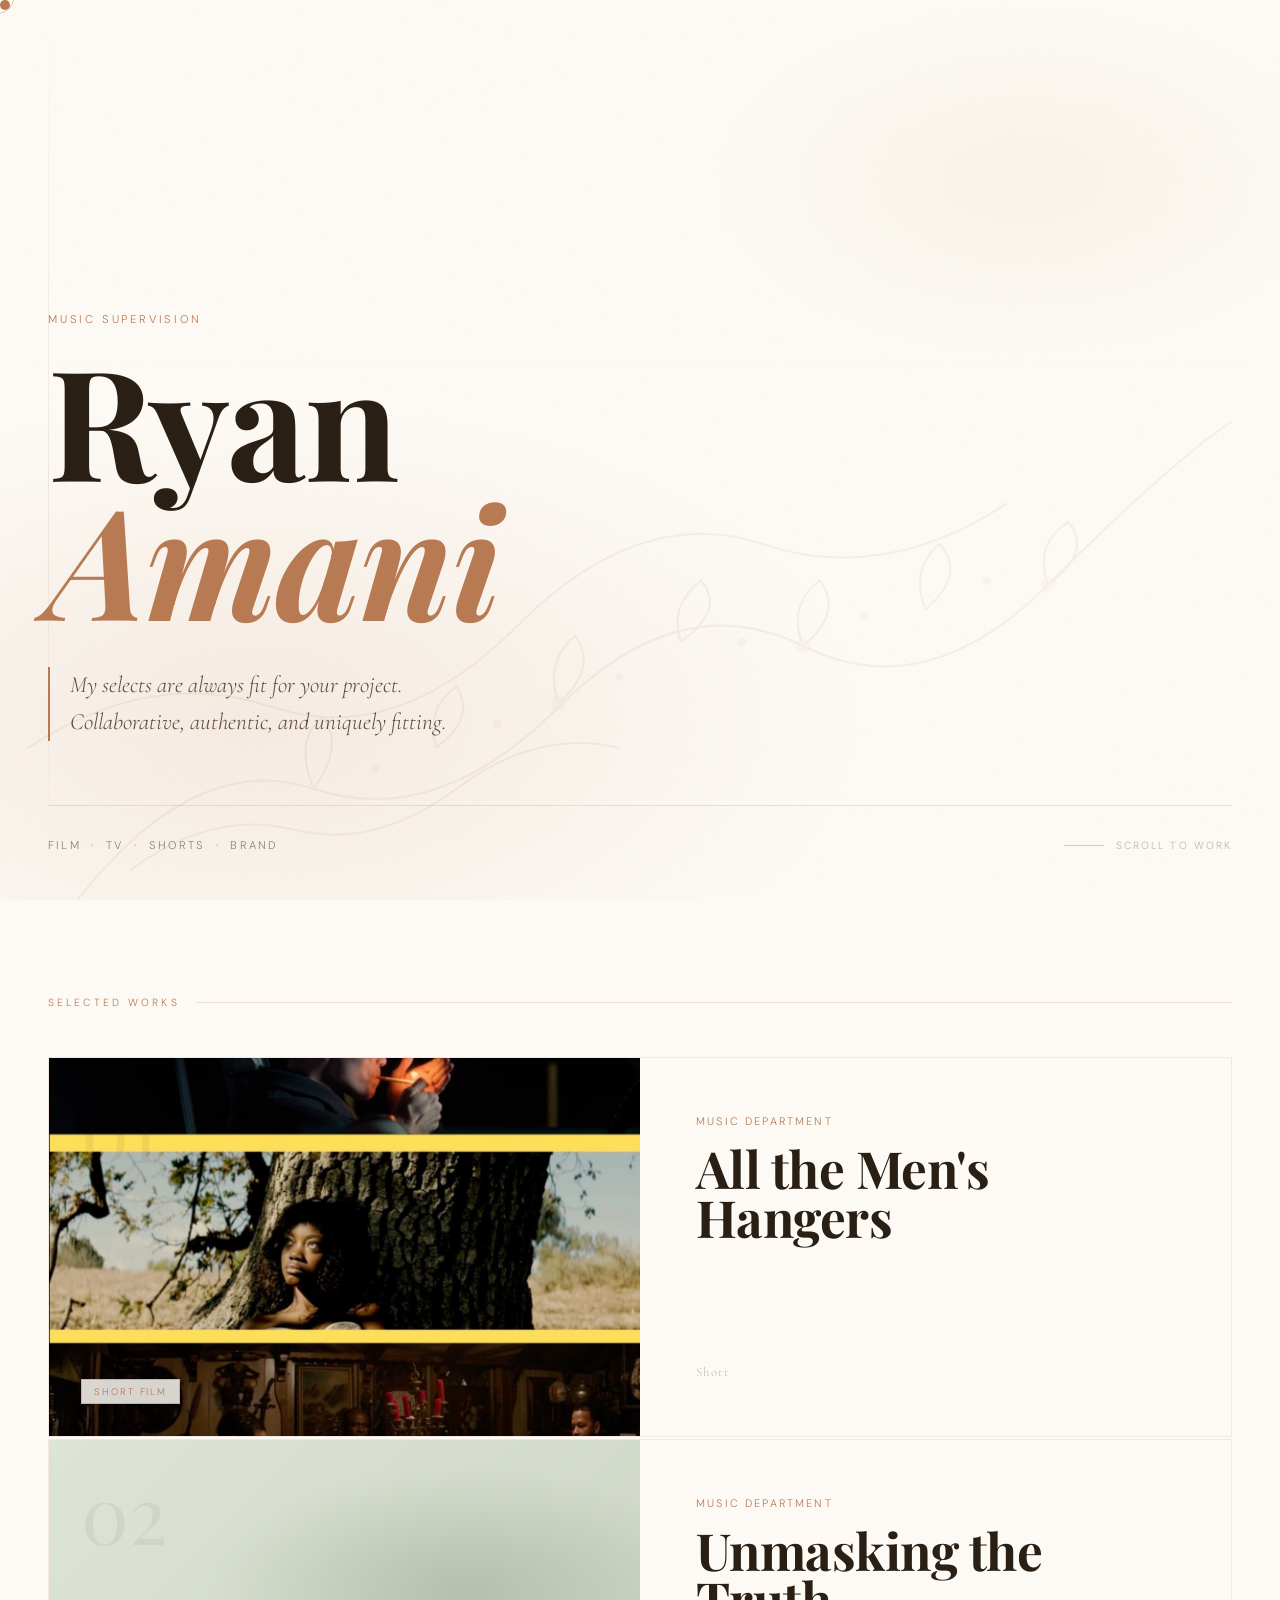
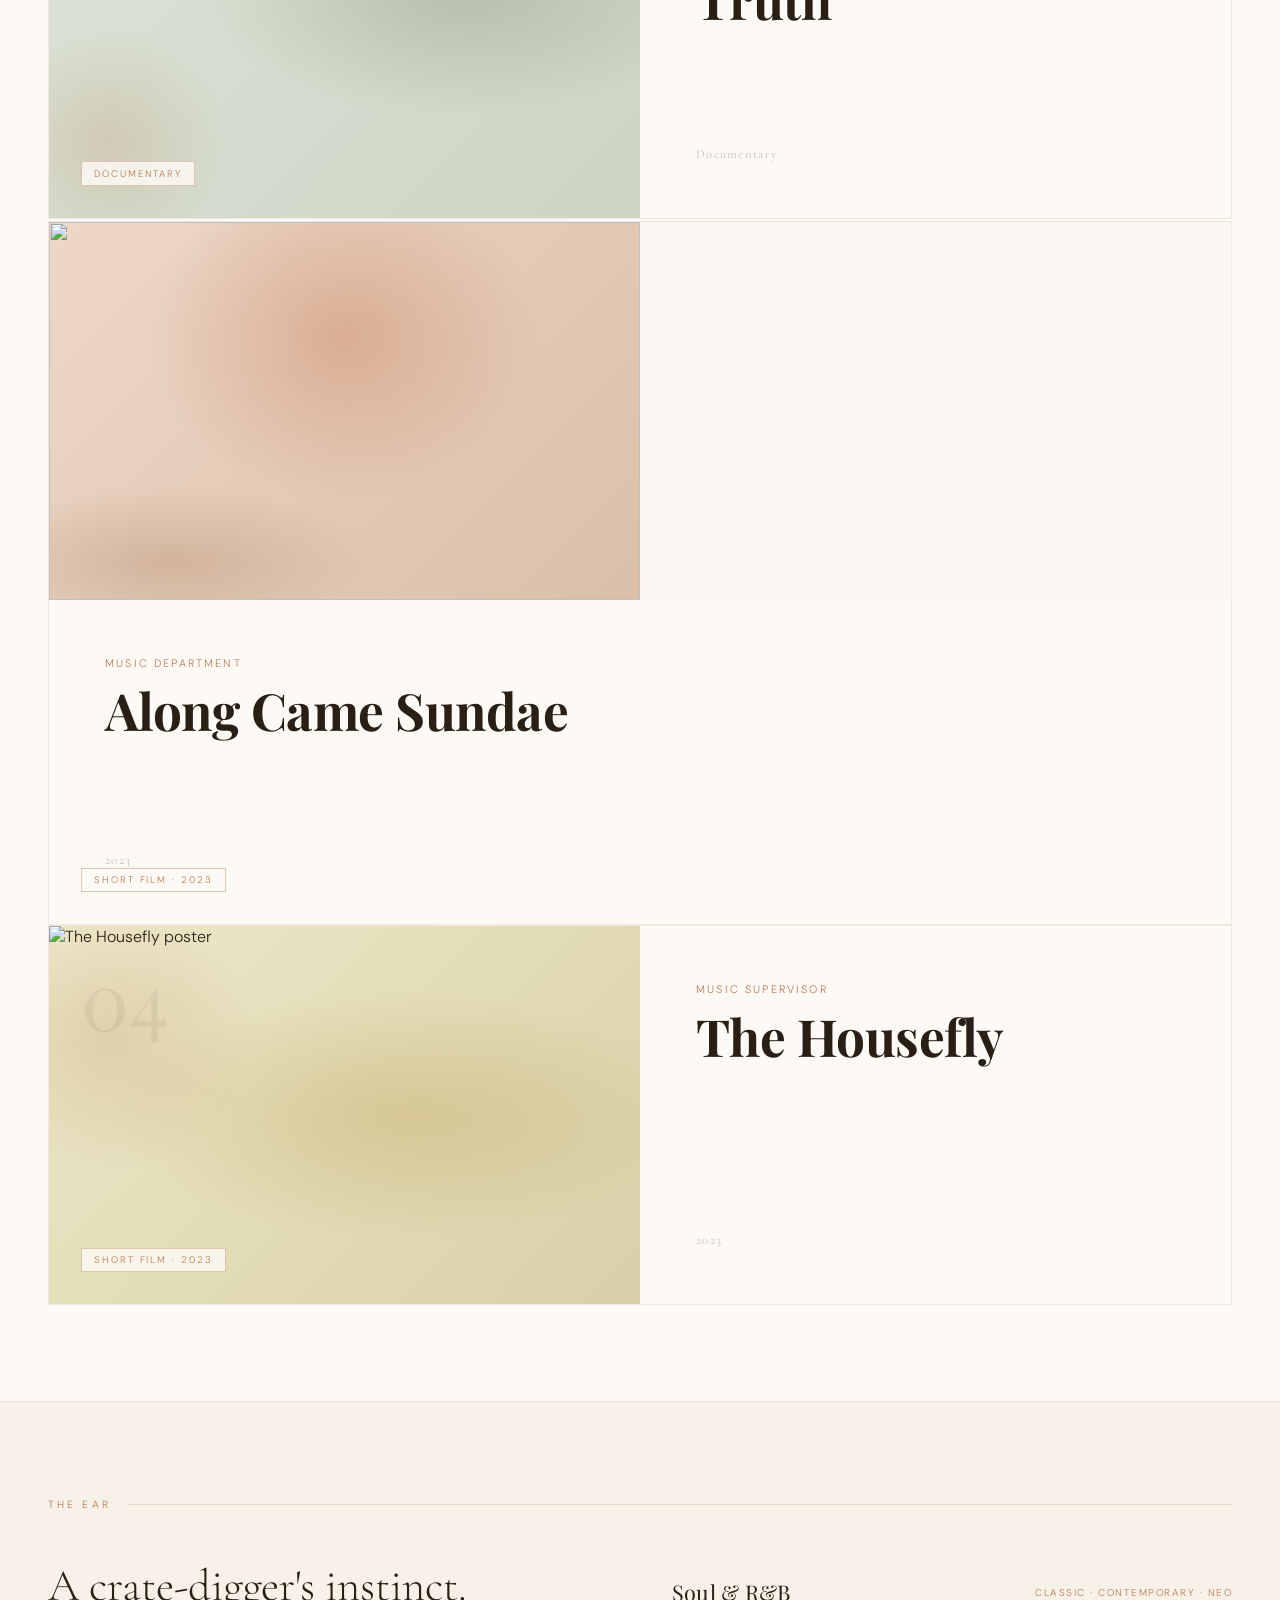
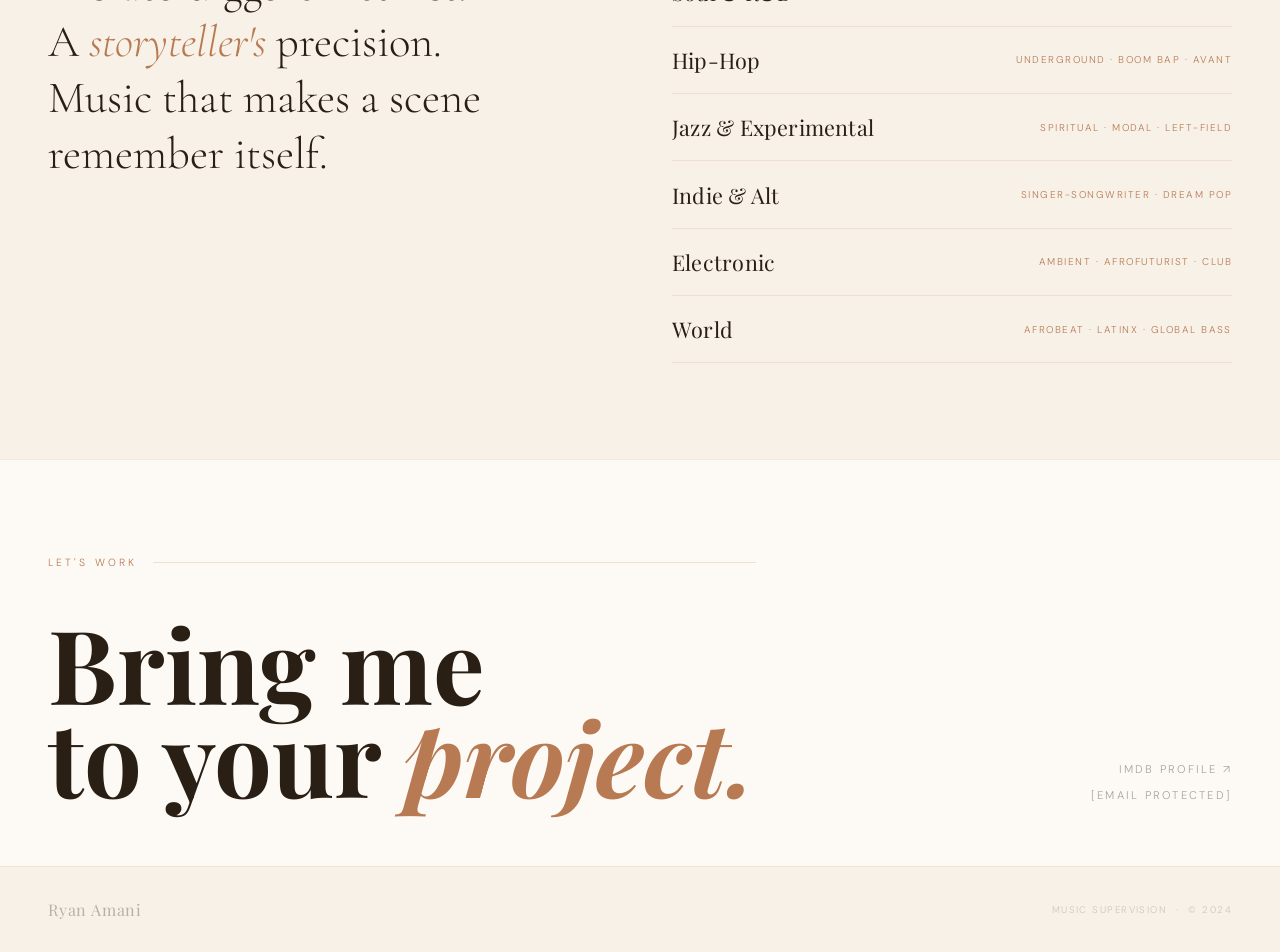
==== commit 28179e08: "Update ryan-amani-music-supervision.html added ATMH poster" ====
--- a/ryan-amani-music-supervision.html
+++ b/ryan-amani-music-supervision.html
@@ -874,29 +874,28 @@
     <div class="projects-grid">
 
       <!-- Card 1 -->
-      <article class="project-card card-1">
-        <div class="project-inner">
-          <div class="project-visual">
-            <div class="project-visual-bg"></div>
-            <div class="project-number">01</div>
-            <span class="project-type-badge">Short Film</span>
-          </div>
-          <div class="project-info">
-            <div>
-              <p class="project-role">Music Department</p>
-              <h2 class="project-title">All the Men's Hangers</h2>
-              <div class="project-meta">
-                <p class="project-desc">
-                  A short-form world that demanded a sonic landscape as specific and layered as its characters — every cue hand-selected to deepen the emotional undercurrent.
-                </p>
-              </div>
-            </div>
-            <span class="project-year">Short</span>
-            <div class="project-arrow">↗</div>
-          </div>
-        </div>
-      </article>
-
+<article class="project-card card-1">
+  <div class="project-inner">
+    <div class="project-visual">
+      <div class="project-visual-bg" style="background-image: url('[data-uri]